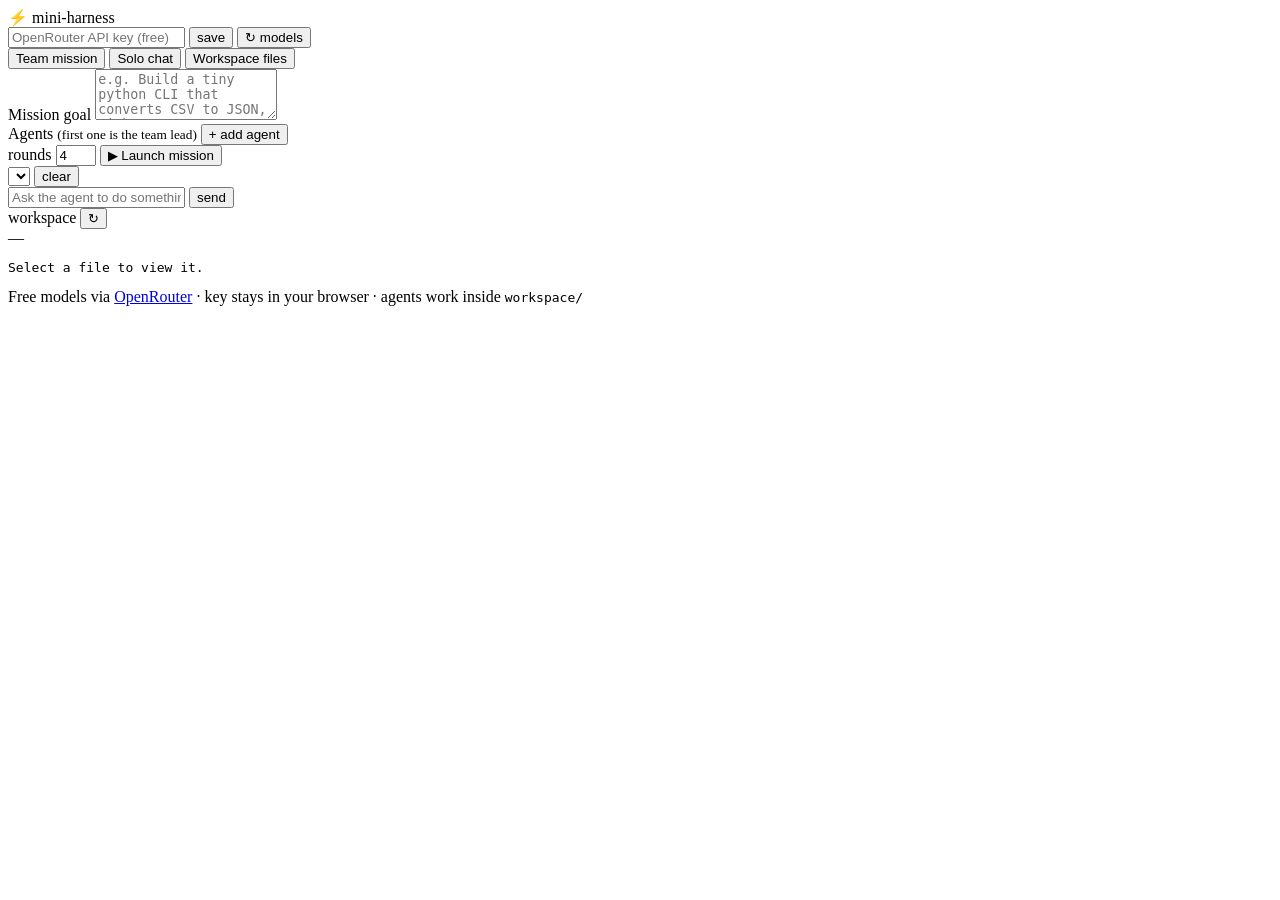
==== web/index.html @ 9623c899 "add web/index.html" ====
<!DOCTYPE html>
<html lang="en">
<head>
<meta charset="utf-8">
<meta name="viewport" content="width=device-width, initial-scale=1">
<title>mini-harness — multi-agent AI</title>
<link rel="stylesheet" href="style.css">
</head>
<body>
<header>
  <div class="brand">⚡ mini-harness</div>
  <div class="header-controls">
    <input id="apiKey" type="password" placeholder="OpenRouter API key (free)" autocomplete="off">
    <button id="saveKey" title="Save key in this browser only">save</button>
    <button id="refreshModels" title="Reload free model list">↻ models</button>
  </div>
</header>

<nav class="tabs">
  <button data-tab="mission" class="active">Team mission</button>
  <button data-tab="chat">Solo chat</button>
  <button data-tab="files">Workspace files</button>
</nav>

<main>
  <!-- ============ MISSION ============ -->
  <section id="tab-mission" class="tab active">
    <div class="mission-setup">
      <label>Mission goal
        <textarea id="goal" rows="3" placeholder="e.g. Build a tiny python CLI that converts CSV to JSON, with tests."></textarea>
      </label>
      <div class="agent-list-header">
        <span>Agents <small>(first one is the team lead)</small></span>
        <button id="addAgent">+ add agent</button>
      </div>
      <div id="agentRows"></div>
      <div class="mission-actions">
        <label>rounds <input id="maxRounds" type="number" value="4" min="1" max="8"></label>
        <button id="launch" class="primary">▶ Launch mission</button>
        <span id="missionStatus" class="status"></span>
      </div>
    </div>
    <div id="teamBoard" class="team-board"></div>
    <div id="missionSummary" class="summary hidden"></div>
  </section>

  <!-- ============ CHAT ============ -->
  <section id="tab-chat" class="tab">
    <div class="chat-controls">
      <select id="chatModel"></select>
      <button id="clearChat">clear</button>
    </div>
    <div id="chatLog" class="chat-log"></div>
    <form id="chatForm" class="chat-form">
      <input id="chatInput" type="text" placeholder="Ask the agent to do something with files…" autocomplete="off">
      <button type="submit" class="primary">send</button>
    </form>
  </section>

  <!-- ============ FILES ============ -->
  <section id="tab-files" class="tab">
    <div class="files-layout">
      <div class="file-tree-pane">
        <div class="pane-head">workspace <button id="reloadFiles" title="reload">↻</button></div>
        <div id="fileTree" class="file-tree"></div>
      </div>
      <div class="file-view-pane">
        <div id="filePath" class="pane-head">—</div>
        <pre id="fileContent" class="file-content">Select a file to view it.</pre>
      </div>
    </div>
  </section>
</main>

<footer>
  Free models via <a href="https://openrouter.ai/keys" target="_blank" rel="noopener">OpenRouter</a> ·
  key stays in your browser · agents work inside <code>workspace/</code>
</footer>

<script src="app.js"></script>
</body>
</html>
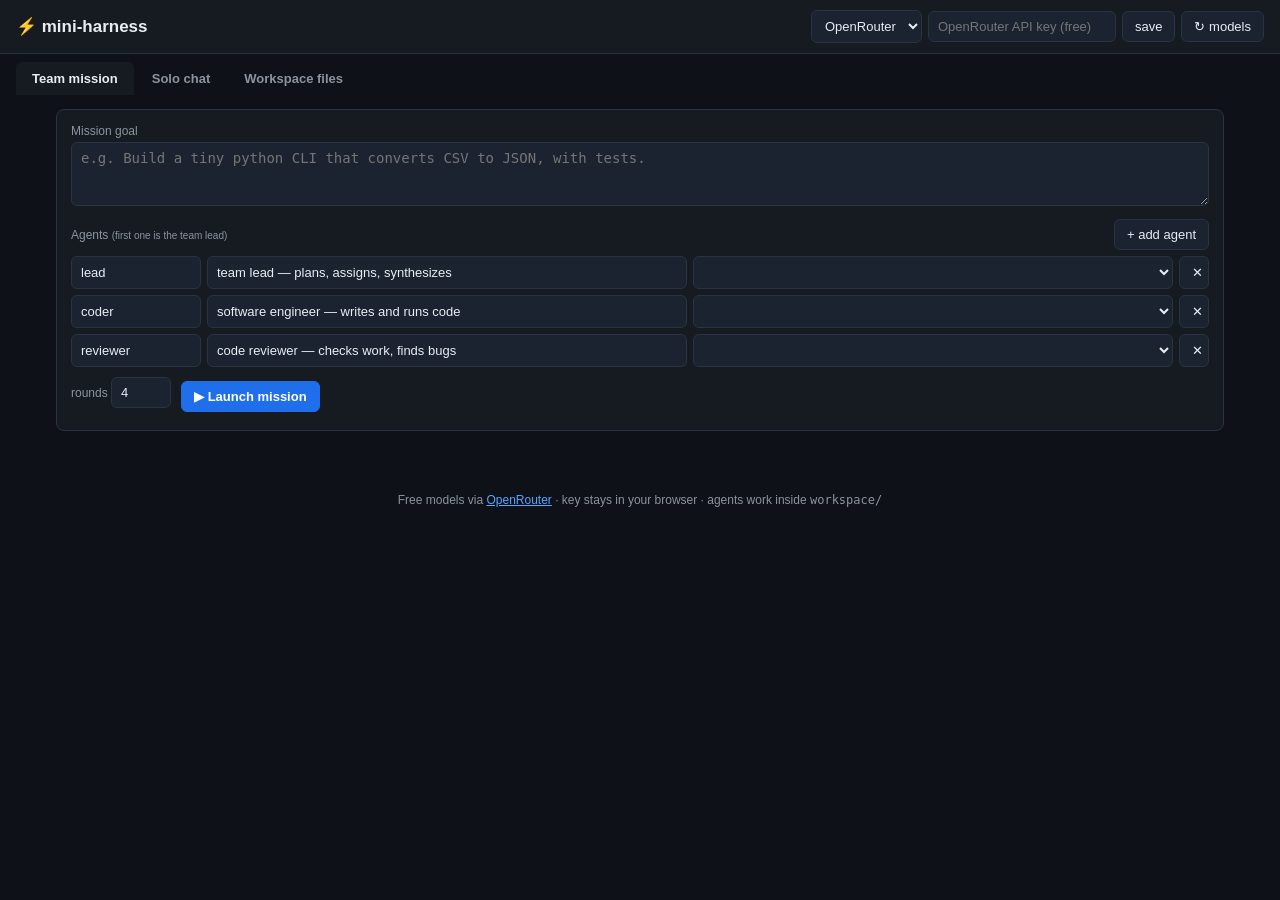
==== commit 6d04b4a9: "local model provider support (web/index.html)" ====
--- a/web/index.html
+++ b/web/index.html
@@ -10,9 +10,19 @@
 <header>
   <div class="brand">⚡ mini-harness</div>
   <div class="header-controls">
-    <input id="apiKey" type="password" placeholder="OpenRouter API key (free)" autocomplete="off">
-    <button id="saveKey" title="Save key in this browser only">save</button>
-    <button id="refreshModels" title="Reload free model list">↻ models</button>
+    <select id="provider" title="model provider">
+      <option value="openrouter">OpenRouter</option>
+      <option value="local">Local</option>
+    </select>
+    <span id="openrouterConfig" class="header-controls">
+      <input id="apiKey" type="password" placeholder="OpenRouter API key (free)" autocomplete="off">
+      <button id="saveKey" title="Save key in this browser only">save</button>
+    </span>
+    <span id="localConfig" class="header-controls hidden">
+      <input id="localUrl" placeholder="server URL" title="local server URL">
+      <input id="localModel" placeholder="model name" title="local model name">
+    </span>
+    <button id="refreshModels" title="Reload model list">↻ models</button>
   </div>
 </header>
 
--- a/web/style.css
+++ b/web/style.css
@@ -0,0 +1,91 @@
+:root {
+  --bg: #0e1117; --panel: #161b22; --panel2: #1c2330; --border: #2a3342;
+  --text: #e6edf3; --muted: #8b949e; --accent: #58a6ff; --green: #3fb950;
+  --amber: #d29922; --red: #f85149; --mono: ui-monospace, SFMono-Regular, Menlo, monospace;
+}
+* { box-sizing: border-box; }
+body { margin: 0; background: var(--bg); color: var(--text);
+  font-family: -apple-system, BlinkMacSystemFont, "Segoe UI", sans-serif; font-size: 14px; }
+header { display: flex; justify-content: space-between; align-items: center;
+  padding: 10px 16px; background: var(--panel); border-bottom: 1px solid var(--border); }
+.brand { font-weight: 700; font-size: 17px; }
+.header-controls { display: flex; gap: 6px; align-items: center; }
+input, textarea, select { background: var(--panel2); color: var(--text);
+  border: 1px solid var(--border); border-radius: 6px; padding: 7px 9px; font-size: 13px; }
+input:focus, textarea:focus, select:focus { outline: none; border-color: var(--accent); }
+button { background: var(--panel2); color: var(--text); border: 1px solid var(--border);
+  border-radius: 6px; padding: 7px 12px; cursor: pointer; font-size: 13px; }
+button:hover { border-color: var(--accent); }
+button.primary { background: #1f6feb; border-color: #1f6feb; color: #fff; font-weight: 600; }
+button.primary:hover { background: #2b7fff; }
+button:disabled { opacity: .5; cursor: default; }
+.tabs { display: flex; gap: 2px; padding: 8px 16px 0; }
+.tabs button { border: none; background: none; border-radius: 6px 6px 0 0;
+  padding: 9px 16px; color: var(--muted); font-weight: 600; }
+.tabs button.active { background: var(--panel); color: var(--text); }
+main { padding: 14px 16px 30px; max-width: 1200px; margin: 0 auto; }
+.tab { display: none; } .tab.active { display: block; }
+.hidden { display: none !important; }
+.status { color: var(--muted); font-style: italic; }
+
+/* mission */
+.mission-setup { background: var(--panel); border: 1px solid var(--border);
+  border-radius: 8px; padding: 14px; margin-bottom: 14px; }
+.mission-setup label { display: block; margin-bottom: 8px; color: var(--muted); font-size: 12px; }
+.mission-setup textarea { width: 100%; resize: vertical; margin-top: 4px; font-size: 14px; }
+.agent-list-header { display: flex; justify-content: space-between; align-items: center;
+  margin: 10px 0 6px; color: var(--muted); font-size: 12px; }
+.agent-row { display: grid; grid-template-columns: 130px 1fr 1fr 30px; gap: 6px; margin-bottom: 6px; }
+.mission-actions { display: flex; gap: 10px; align-items: center; margin-top: 10px; }
+.mission-actions input { width: 60px; }
+.team-board { display: grid; grid-template-columns: repeat(auto-fill, minmax(330px, 1fr)); gap: 10px; }
+.agent-card { background: var(--panel); border: 1px solid var(--border); border-radius: 8px;
+  padding: 10px 12px; min-height: 120px; }
+.agent-card .head { display: flex; justify-content: space-between; align-items: center; margin-bottom: 6px; }
+.agent-card .name { font-weight: 700; }
+.agent-card .model { font-size: 11px; color: var(--muted); font-family: var(--mono); }
+.dot { width: 9px; height: 9px; border-radius: 50%; display: inline-block; margin-right: 6px; background: var(--muted); }
+.dot.working { background: var(--amber); animation: pulse 1s infinite alternate; }
+.dot.done { background: var(--green); }
+@keyframes pulse { to { opacity: .4; } }
+.agent-card .feed { font-size: 12.5px; max-height: 260px; overflow-y: auto; }
+.feed .tok { white-space: pre-wrap; }
+.feed .tool { font-family: var(--mono); font-size: 11.5px; color: var(--accent); margin: 4px 0; }
+.feed .toolres { font-family: var(--mono); font-size: 11px; color: var(--muted);
+  background: var(--panel2); border-radius: 4px; padding: 4px 6px; margin: 2px 0;
+  white-space: pre-wrap; max-height: 120px; overflow-y: auto; }
+.feed .msg { border-left: 2px solid var(--green); padding: 2px 8px; margin: 4px 0; color: var(--text); }
+.feed .final { margin-top: 6px; padding-top: 6px; border-top: 1px dashed var(--border); white-space: pre-wrap; }
+.summary { background: var(--panel); border: 1px solid var(--green); border-radius: 8px;
+  padding: 14px; margin-top: 14px; white-space: pre-wrap; }
+
+/* chat */
+.chat-controls { display: flex; gap: 8px; margin-bottom: 10px; }
+.chat-controls select { flex: 1; }
+.chat-log { background: var(--panel); border: 1px solid var(--border); border-radius: 8px;
+  height: 52vh; overflow-y: auto; padding: 12px; margin-bottom: 10px; }
+.chat-form { display: flex; gap: 8px; }
+.chat-form input { flex: 1; }
+.msg { margin-bottom: 12px; }
+.msg .who { font-size: 11px; color: var(--muted); margin-bottom: 3px; }
+.msg .body { white-space: pre-wrap; }
+.msg.user .body { background: var(--panel2); border-radius: 8px; padding: 8px 10px; display: inline-block; }
+.msg .tool { font-family: var(--mono); font-size: 12px; color: var(--accent); }
+
+/* files */
+.files-layout { display: grid; grid-template-columns: 280px 1fr; gap: 10px; height: 62vh; }
+.file-tree-pane, .file-view-pane { background: var(--panel); border: 1px solid var(--border);
+  border-radius: 8px; overflow: hidden; display: flex; flex-direction: column; }
+.pane-head { padding: 8px 12px; border-bottom: 1px solid var(--border); color: var(--muted);
+  font-size: 12px; display: flex; justify-content: space-between; align-items: center; }
+.file-tree { overflow-y: auto; padding: 8px; font-family: var(--mono); font-size: 12.5px; }
+.ft-node { padding: 2px 4px; border-radius: 4px; cursor: pointer; white-space: nowrap; }
+.ft-node:hover { background: var(--panel2); }
+.ft-node.file { color: var(--text); }
+.ft-node.dir { color: var(--accent); font-weight: 600; cursor: default; }
+.ft-children { margin-left: 14px; }
+.file-content { margin: 0; padding: 12px; overflow: auto; font-family: var(--mono);
+  font-size: 12px; white-space: pre; flex: 1; }
+footer { text-align: center; color: var(--muted); font-size: 12px; padding: 18px; }
+footer a { color: var(--accent); }
+code { font-family: var(--mono); }
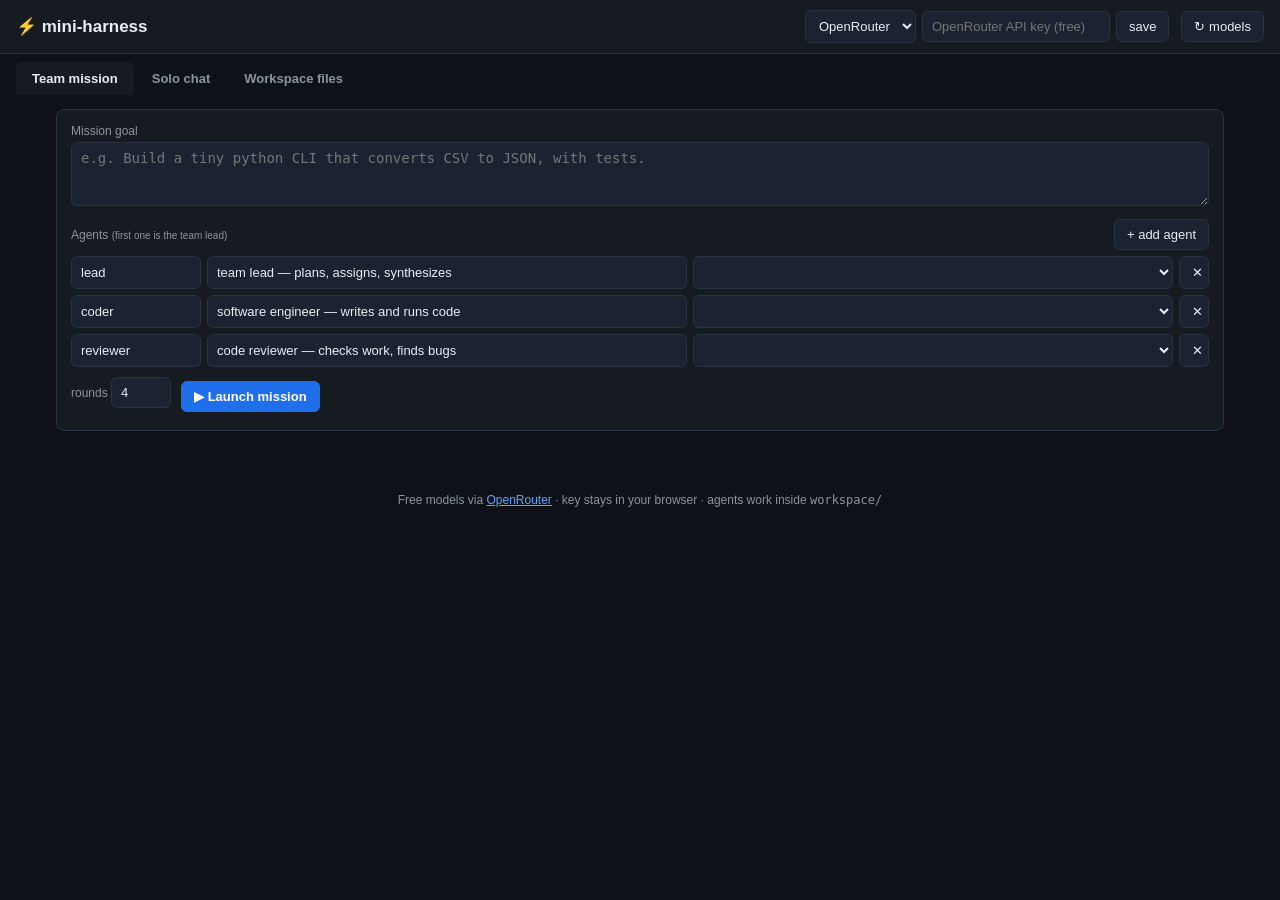
==== commit be0cc305: "pooled multi-key routing gateway (web/index.html)" ====
--- a/web/index.html
+++ b/web/index.html
@@ -22,6 +22,7 @@
       <input id="localUrl" placeholder="server URL" title="local server URL">
       <input id="localModel" placeholder="model name" title="local model name">
     </span>
+    <span id="poolInfo" class="pool-info" title=""></span>
     <button id="refreshModels" title="Reload model list">↻ models</button>
   </div>
 </header>
